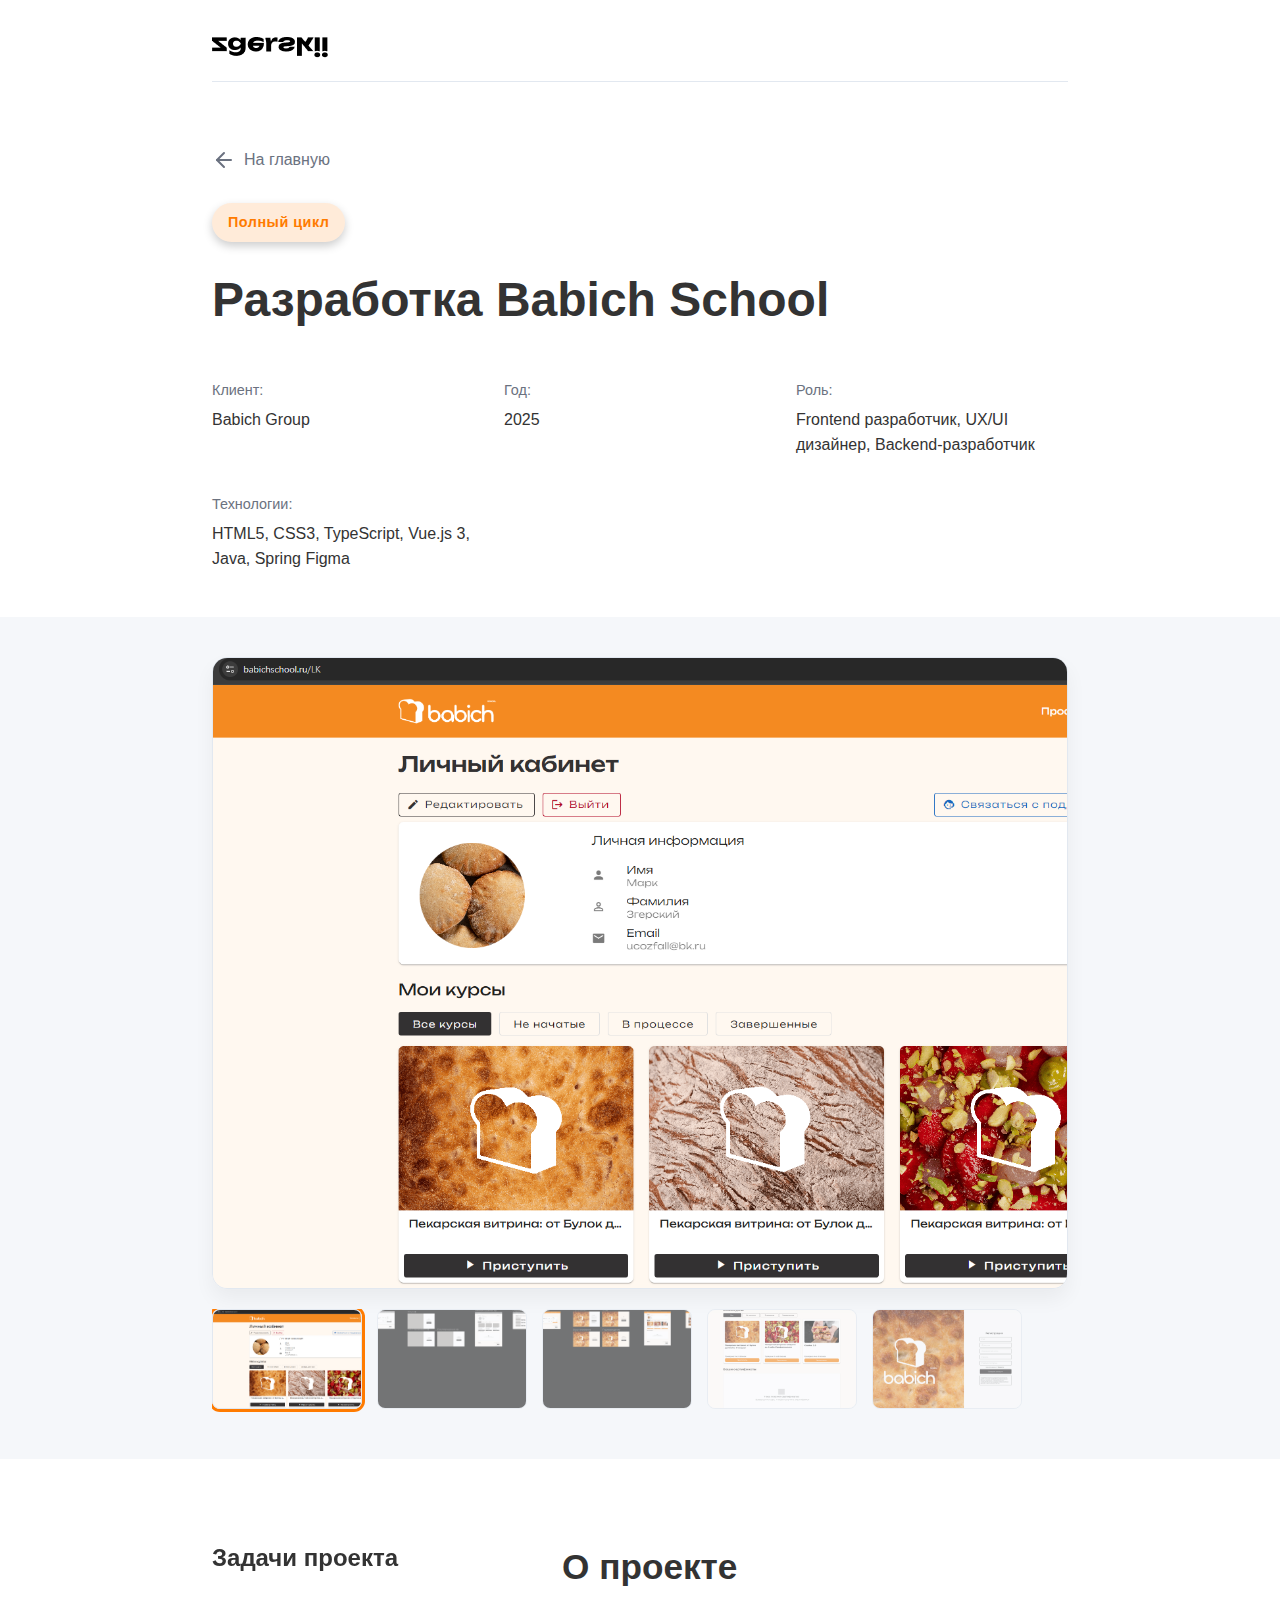
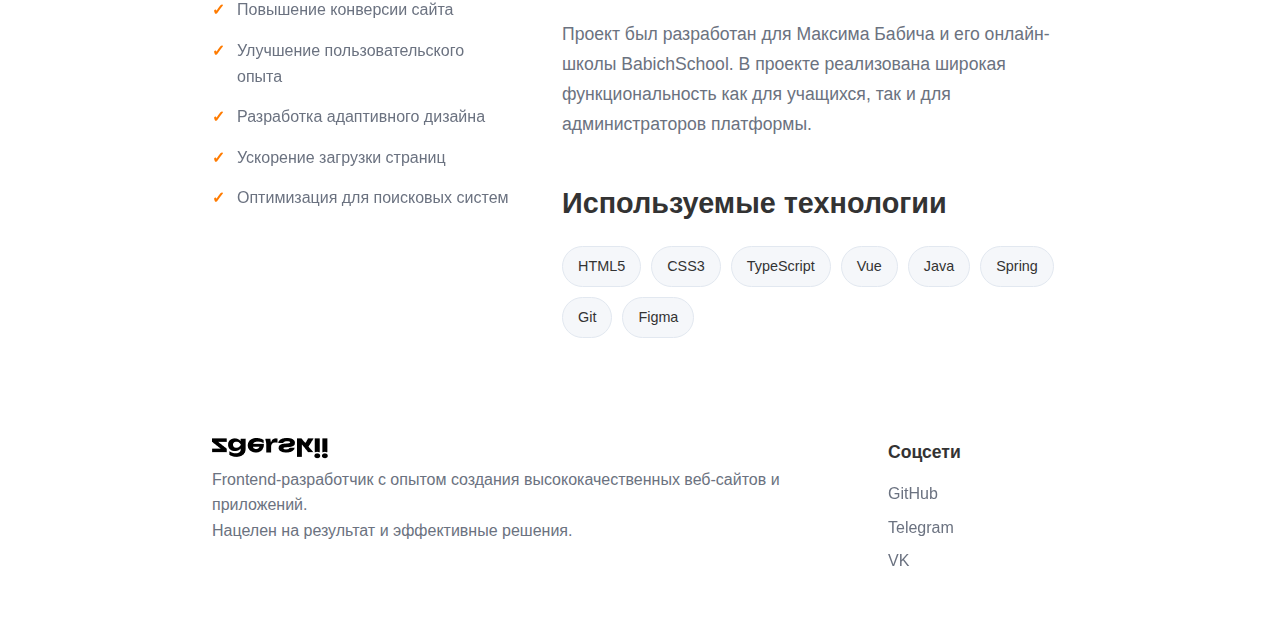
==== project1.html @ 27f50163 "312" ====
<!DOCTYPE html>
<html lang="ru">
<head>
    <meta charset="UTF-8">
    <meta name="viewport" content="width=device-width, initial-scale=1.0">
    <title>Babich School</title>
    <link rel="stylesheet" href="styles.css">
    <link rel="stylesheet" href="project-page.css">
</head>
<body>
    <header class="header1">
        <div class="container">
            <a href="index.html" class="logo">
                <img src="zgerskii (1).png" alt="Логотип" class="logo-img">
            </a>
            <div class="divider"></div>
        </div>
    </header>

    <section class="project-hero">
        <div class="container">
            <a href="index.html" class="back-link">
                <svg xmlns="http://www.w3.org/2000/svg" width="24" height="24" viewBox="0 0 24 24" fill="none" stroke="currentColor" stroke-width="2" stroke-linecap="round" stroke-linejoin="round">
                    <path d="M19 12H5"></path>
                    <path d="M12 19l-7-7 7-7"></path>
                </svg>
                На главную
            </a>

            <div class="project-header">
                <div class="project-category">Полный цикл</div>
                <h1 class="project-title1">Разработка Babich School</h1>
                <div class="project-metadata">
                    <div class="metadata-item">
                        <span class="metadata-label">Клиент:</span>
                        <span class="metadata-value">Babich Group</span>
                    </div>
                    <div class="metadata-item">
                        <span class="metadata-label">Год:</span>
                        <span class="metadata-value">2025</span>
                    </div>
                    <div class="metadata-item">
                        <span class="metadata-label">Роль:</span>
                        <span class="metadata-value">Frontend разработчик, UX/UI дизайнер, Backend-разработчик</span>
                    </div>
                    <div class="metadata-item">
                        <span class="metadata-label">Технологии:</span>
                        <span class="metadata-value">HTML5, CSS3, TypeScript, Vue.js 3, Java, Spring Figma</span>
                    </div>
                </div>
            </div>
        </div>
    </section>
    <section class="project-gallery1">
        <div class="container">
            <div class="gallery-main1">
                <img  src="BS1.png" alt="Главное изображение проекта" id="main-image" class="main-image1">
                <div class="gallery-controls1">
                    <button class="gallery-arrow1 prev" aria-label="Предыдущее изображение1">
                        <svg xmlns="http://www.w3.org/2000/svg" width="24" height="24" viewBox="0 0 24 24" fill="none" stroke="currentColor" stroke-width="2" stroke-linecap="round" stroke-linejoin="round">
                            <path d="M15 18l-6-6 6-6"></path>
                        </svg>
                    </button>
                    <button class="gallery-arrow1 next" aria-label="Следующее изображение1">
                        <svg xmlns="http://www.w3.org/2000/svg" width="24" height="24" viewBox="0 0 24 24" fill="none" stroke="currentColor" stroke-width="2" stroke-linecap="round" stroke-linejoin="round">
                            <path d="M9 18l6-6-6-6"></path>
                        </svg>
                    </button>
                </div>
            </div>

            <div class="gallery-thumbnails1">
                <div class="thumbnail1 active" data-image="Screen6.png">
                    <img src="Screen6.png" alt="Превью 1">
                </div>
                <div class="thumbnail1" data-image="BS3.png">
                    <img src="BS3.png" alt="Превью 2">
                </div>
                <div class="thumbnail1" data-image="BS4.png">
                    <img src="BS4.png" alt="Превью 3">
                </div>
                <div class="thumbnail1" data-image="BS5.png">
                    <img src="BS5.png" alt="Превью 4">
                </div>
                <div class="thumbnail1" data-image="BS6.png">
                    <img src="BS6.png" alt="Превью 5">
                </div>
            </div>
        </div>
    </section>
    <section class="project-description1">
        <div class="container">
            <div class="project-content-wrapper1">
                <div class="project-sidebar1">
                    <h3>Задачи проекта</h3>
                    <ul class="project-tasks1">
                        <li>Повышение конверсии сайта</li>
                        <li>Улучшение пользовательского опыта</li>
                        <li>Разработка адаптивного дизайна</li>
                        <li>Ускорение загрузки страниц</li>
                        <li>Оптимизация для поисковых систем</li>
                    </ul>
                </div>

                <div class="project-content1">
                    <h2>О проекте</h2>
                    <p>Проект был разработан для Максима Бабича и его онлайн-школы BabichSchool.
                        В проекте реализована широкая функциональность как для учащихся, так и
                        для администраторов платформы.
                    </p>

                    <h3>Используемые технологии</h3>
                    <div class="technologies-list1">
                        <span class="technology-tag1">HTML5</span>
                        <span class="technology-tag1">CSS3</span>
                        <span class="technology-tag1">TypeScript</span>
                        <span class="technology-tag1">Vue</span>
                        <span class="technology-tag1">Java</span>
                        <span class="technology-tag1">Spring</span>
                        <span class="technology-tag1">Git</span>
                        <span class="technology-tag1">Figma</span>
                    </div>
                </div>
            </div>
        </div>
    </section>
    <footer class="footer1">
        <div class="container">
            <div class="footer-content">
                <div class="footer-info">
                    <div class="container1">
                        <a href="#">
                            <img src="zgerskii (1).png" alt="Логотип" >
                        </a>
                    </div>
                    <p>Frontend-разработчик с опытом создания высококачественных веб-сайтов и приложений. <br> Нацелен на результат и эффективные решения.</p>
                </div>

                <div class="footer-links">
                    <div class="footer-links-column">
                        <h4 class="footer-links-title">Соцсети</h4>
                        <a href="https://github.com/ZgerskiiM" class="footer-link">GitHub</a>
                        <a href="https://t.me/zgerskiim" class="footer-link">Telegram</a>
                        <a href="https://vk.com/zgerskiimmm" class="footer-link">VK</a>
                    </div>
                </div>
            </div>
        </div>
    </footer>

    <script src="project-page.js"></script>
</body>
</html>
---- styles.css ----
:root {
    --primary-color: #ff7b00;
    --primary-hover: #ff9a3d;
    --secondary-color: #1e1e1e;
    --text-color: #e2e8f0;
    --text-muted: #a0aec0;
    --dark-bg: #121212;
    --card-bg: #1e1e1e;
    --border-color: #333333;
    --input-bg: #252525;
    --footer-bg: #0a0a0a;
}

.hero-content {
    display: flex;
    align-items: center;
    gap: 40px;
}

.hero-image {
    flex: 0 0 40%;
    overflow: hidden;
    border-radius: 15px;
    position: relative;
}



.hero-image img {
    width: 100%;
    height: auto;
    object-fit: cover;
    display: block;
    transition: transform 0.5s ease;
}

.hero-text {
    flex: 0 0 60%;
}

/* Адаптивность для мобильных устройств */
@media (max-width: 768px) {
    .hero-content {
        flex-direction: column;
    }

    .hero-image, .hero-text {
        flex: 0 0 100%;
    }
}


* {
    margin: 0;
    padding: 0;
    box-sizing: border-box;
    font-family: 'Segoe UI', Tahoma, Geneva, Verdana, sans-serif;
}

body {
    background-color: var(--dark-bg);
    color: var(--text-color);
    line-height: 1.6;
}

.container {
    max-width: 70%;
    margin: 0 auto;
    padding: 0 20px;

}

/* Header */
header {
    padding: 25px 0;
    background-color: black;

}

.logo {
    font-size: 1.8rem;
    font-weight: 700;
    color: var(--primary-color);
    text-decoration: none;
    letter-spacing: -0.5px;
}

.divider {
    height: 1px;
    background-color: var(--border-color);
    margin: 10px 0 40px;
}

/* Hero Section */
.hero {
    padding: 20vh 0;
    position: relative;
    overflow: hidden;
}

.hero::before {
    content: '';
    position: absolute;
    top: -10%;
    left: -10%;
    width: 120%;
    height: 120%;
    background-color: rgb(2, 2, 2);
    z-index: -1;
    animation: bgPulse 15s infinite alternate ease-in-out;
}

@keyframes bgPulse {
    0% {
        transform: scale(1) rotate(0deg);
    }
    100% {
        transform: scale(1.1) rotate(5deg);
    }
}

.hero-title {
    font-size: 2.5rem;
    font-weight: 700;
    line-height: 1.3;
    margin-bottom: 25px;
    max-width: 800px;
}

.hero-subtitle {
    font-size: 1.2rem;
    color: var(--text-muted);
    margin-bottom: 40px;
    max-width: 800px;
}

.btn {
    display: inline-block;
    padding: 15px 30px;
    background-color: var(--primary-color);
    color: white;
    text-decoration: none;
    border-radius: 5px;
    font-weight: 500;
    font-size: 1.1rem;
    transition: color 0.3s ease, background-color 0.3s ease, transform 0.3s ease;
    border: none;
    cursor: pointer;
    overflow: hidden;
    position: relative;
    z-index: 1;
}

.btn::before {
    content: '';
    position: absolute;
    top: 0;
    left: -100%;
    width: 100%;
    height: 100%;
    background: rgba(255, 255, 255, 0.1);
    transition: left 0.3s ease;
    z-index: -1;
}

.btn:hover::before {
    left: 0;
}

.btn:hover {
    transform: translateY(-3px);
    box-shadow: 0 7px 14px rgba(0, 0, 0, 0.3);
    background-color: var(--primary-hover);
}

.btn:active {
    transform: translateY(1px);
}

/* Services Section */
.services {
    padding: 80px 0;
    background-color: var(--secondary-color);
}

.section-header {
    text-align: center;
    margin-bottom: 60px;
}

.section-header h2 {
    font-size: 2.5rem;
    margin-bottom: 15px;
    position: relative;
    display: inline-block;
}

.section-header h2:after {
    content: '';
    position: absolute;
    width: 60px;
    height: 3px;
    background-color: var(--primary-color);
    bottom: -10px;
    left: 50%;
    transform: translateX(-50%);
    transition: width 0.6s ease;
    width: 0;
}

.section-header.appear h2::after {
    width: 60px;
}

.section-header p {
    color: var(--text-muted);
}

.services-grid {
    display: grid;
    grid-template-columns: repeat(auto-fit, minmax(250px, 1fr));
    gap: 30px;
}

.service-card {
    background-color: var(--card-bg);
    border-radius: 10px;
    padding: 30px;
    height: 32vh;
    text-align: center;
    border: 1px solid rgba(255, 255, 255, 0.05);
    transition: transform 0.4s ease, box-shadow 0.4s ease !important;
}

.service-card:hover {
    transform: translateY(-10px) !important;
    box-shadow: 0 15px 30px rgba(0, 0, 0, 0.3) !important;
}

.service-icon {
    font-size: 2.5rem;
    color: var(--primary-color);
    margin-bottom: 20px;
}



@keyframes pulse {
    0% {
        transform: scale(1.2);
    }
    100% {
        transform: scale(1.35);
    }
}

.service-title {
    font-size: 1.2rem;
    font-weight: 600;
    margin-bottom: 12px;
}

.service-desc {
    color: var(--text-muted);
    font-size: 0.95rem;
}

/* Projects Section */
.projects {
    padding: 100px 0;
    background-color: var(--dark-bg);
    position: relative;
    overflow: hidden;
}

/* Добавляем фоновый эффект для секции */
.projects::before {
    content: '';
    position: absolute;
    width: 100%;
    height: 100%;
    top: 0;
    left: 0;
    background:
        radial-gradient(circle at 20% 20%, rgba(255, 123, 0, 0.03) 0%, transparent 40%),
        radial-gradient(circle at 80% 80%, rgba(255, 123, 0, 0.03) 0%, transparent 40%);
    z-index: 0;
    animation: gradientShift 20s ease infinite alternate;
}

@keyframes gradientShift {
    0% { transform: scale(1) rotate(0deg); }
    100% { transform: scale(1.1) rotate(3deg); }
}

/* Новая сетка с разными размерами карточек */
.projects-grid {
    display: grid;
    grid-template-columns: repeat(12, 1fr);
    grid-auto-rows: minmax(280px, auto);
    gap: 25px;
    position: relative;
    z-index: 1;
}

/* Разные размеры карточек */
.project-card:nth-child(1) {
    grid-column: span 7;
    grid-row: span 2;
}

.project-card:nth-child(2) {
    grid-column: span 5;
    grid-row: span 1;
}

.project-card:nth-child(3) {
    grid-column: span 5;
    grid-row: span 1;
}

.project-card:nth-child(4) {
    grid-column: span 6;
    grid-row: span 1;
}

.project-card:nth-child(5) {
    grid-column: span 6;
    grid-row: span 1;
}

/* Обновленные стили карточек проектов */
.project-card {
    position: relative;
    border-radius: 12px;
    overflow: hidden;
    background-color: transparent;
    box-shadow: 0 10px 30px rgba(0, 0, 0, 0.2);
    transition: transform 0.6s cubic-bezier(0.23, 1, 0.32, 1),
                box-shadow 0.6s cubic-bezier(0.23, 1, 0.32, 1);
    perspective: 1000px;
}

.project-card:hover {
    transform: translateY(-15px) scale(1.02);
    box-shadow: 0 25px 50px rgba(0, 0, 0, 0.4);
    z-index: 2;
}

/* Обновленные стили для изображений проекта */
.project-image {
    height: 100%;
    min-height: 280px;
    overflow: hidden;
    position: relative;
}

.project-image1 {
    height: 100%;
    display: flex;
    justify-content: center;
    max-height: 250px;
    overflow: hidden;
    position: relative;
}

.project-image img {
    width: 100%;
    height: 100%;
    object-fit: cover;
    transition: transform 0.8s cubic-bezier(0.33, 1, 0.68, 1);
}

.project-card:hover .project-image img {
    transform: scale(1.1);
}

/* Добавляем наложение при наведении */
.project-image::after {
    content: '';
    position: absolute;
    top: 0;
    left: 0;
    right: 0;
    bottom: 0;
    background: linear-gradient(
        to top,
        rgba(0, 0, 0, 0.8) 0%,
        rgba(0, 0, 0, 0.4) 50%,
        rgba(0, 0, 0, 0.1) 100%
    );
    opacity: 0;
    transition: opacity 0.6s ease;
}

.project-card:hover .project-image::after {
    opacity: 1;
}

/* Обновленные стили для содержимого карточки */
.project-content {
    position: absolute;
    bottom: 0;
    left: 0;
    width: 100%;
    padding: 30px;
    transform: translateY(70%);
    transition: transform 0.6s cubic-bezier(0.23, 1, 0.32, 1);
    z-index: 3;
}

.project-card:hover .project-content {
    transform: translateY(0);
}

.project-title {
    font-size: 1.6rem;
    font-weight: 700;
    margin-bottom: 12px;
    color: white;
    text-shadow: 0 2px 4px rgba(0, 0, 0, 0.3);
    opacity: 0.9;
    transition: opacity 0.4s ease, transform 0.4s ease;
    transform: translateY(20px);
}

.project-card:hover .project-title {
    opacity: 1;
    transform: translateY(0);
}

.project-description {
    font-size: 1rem;
    color: rgba(255, 255, 255, 0.8);
    margin-bottom: 20px;
    max-height: 0;
    opacity: 0;
    overflow: hidden;
    transition: max-height 0.6s ease, opacity 0.6s ease, margin-bottom 0.6s ease;
}

.project-card:hover .project-description {
    max-height: 100px;
    opacity: 1;
    margin-bottom: 20px;
}

/* Обновленные стили для категорий проектов */
.project-meta {
    margin-bottom: 15px;
    transform: translateY(20px);
    opacity: 0;
    transition: transform 0.5s ease, opacity 0.5s ease;
    transition-delay: 0.1s;
}

.project-card:hover .project-meta {
    transform: translateY(0);
    opacity: 1;
}

.project-category {
    background-color: rgba(255, 123, 0, 0.9);
    padding: 7px 14px;
    border-radius: 20px;
    font-size: 0.8rem;
    font-weight: 600;
    color: white;
    display: inline-block;
    box-shadow: 0 4px 10px rgba(0, 0, 0, 0.2);
    letter-spacing: 0.5px;
}

/* Разные цвета для различных категорий */
.project-category.web-design {
    background-color: rgba(255, 123, 0, 0.9);
}

.project-category.mobile {
    background-color: rgba(86, 204, 242, 0.9);
}

.project-category.ecommerce {
    background-color: rgba(103, 58, 183, 0.9);
}

.project-category.branding {
    background-color: rgba(239, 83, 80, 0.9);
}

.project-category.ui-ux {
    background-color: rgba(38, 166, 154, 0.9);
}

/* Обновленные стили для кнопки проекта */
.project-link {
    display: inline-block;
    padding: 10px 20px;
    background-color: var(--primary-color);
    color: white;
    text-decoration: none;
    border-radius: 30px;
    font-weight: 500;
    transform: translateY(20px);
    opacity: 0;
    transition: background-color 0.3s ease, transform 0.5s ease, opacity 0.5s ease;
    transition-delay: 0.2s;
    box-shadow: 0 4px 15px rgba(0, 0, 0, 0.3);
}

.project-card:hover .project-link {
    transform: translateY(0);
    opacity: 1;
}

.project-link:hover {
    background-color: var(--primary-hover);
}

/* Адаптивность для мобильных устройств */
@media (max-width: 992px) {
    .projects-grid {
        grid-template-columns: repeat(6, 1fr);
    }

    .project-card:nth-child(n) {
        grid-column: span 6;
        grid-row: span 1;
    }
}

@media (max-width: 768px) {
    .projects-grid {
        display: flex;
        flex-direction: column;
        gap: 30px;
    }

    .project-image {
        height: 280px;
    }

    .project-content {
        transform: translateY(60%);
    }
}

/* Process Section */
.process {
    padding: 80px 0;
    background-color: var(--secondary-color);
}

/* Contact Form */
.contact {
    padding: 80px 0;
    background-color: var(--dark-bg);
}

.form-container {
    max-width: 600px;
    margin: 0 auto;
    background-color: var(--card-bg);
    padding: 40px;
    border-radius: 10px;
    box-shadow: 0 10px 20px rgba(0, 0, 0, 0.1);
    border: 1px solid rgba(255, 255, 255, 0.05);
}

.form-group {
    margin-bottom: 25px;
}

.form-label {
    display: block;
    margin-bottom: 8px;
    font-weight: 500;
}

.form-input {
    width: 100%;
    padding: 12px 15px;
    background-color: var(--input-bg);
    border: 1px solid var(--border-color);
    border-radius: 5px;
    font-size: 1rem;
    color: var(--text-color);
    transition: border-color 0.3s ease, box-shadow 0.3s ease, transform 0.2s ease;
}

.form-input:focus {
    transform: scale(1.01);
    border-color: var(--primary-color);
    box-shadow: 0 0 0 3px rgba(255, 123, 0, 0.2);
    outline: none;
}

textarea.form-input {
    min-height: 120px;
    resize: vertical;
}

/* Footer */
footer {
    background-color: var(--footer-bg);
    color: var(--text-color);
    padding: 40px 0;
}

.footer-content {
    display: flex;
    flex-wrap: wrap;
    justify-content: space-between;
}

.footer-logo {
    font-size: 1.5rem;
    font-weight: 700;
    color: var(--primary-color);
    margin-bottom: 15px;
    display: block;
}

.footer-info {
    flex: 1;
    min-width: 250px;
    margin-right: 30px;
    color: var(--text-muted);
}

.footer-links {
    display: flex;
    flex-wrap: wrap;
}

.footer-links-column {
    min-width: 150px;
    margin-right: 30px;
    margin-bottom: 20px;
}

.footer-links-title {
    font-size: 1.1rem;
    font-weight: 600;
    margin-bottom: 15px;
    color: var(--text-color);
}

.footer-link {
    display: block;
    color: var(--text-muted);
    text-decoration: none;
    margin-bottom: 8px;
    transition: color 0.3s ease, transform 0.3s ease;
    position: relative;
}

.footer-link::before {
    content: '→';
    position: absolute;
    left: -15px;
    opacity: 0;
    transition: opacity 0.3s ease, transform 0.3s ease;
}

.footer-link:hover {
    transform: translateX(5px);
    color: var(--primary-color);
}

.footer-link:hover::before {
    opacity: 1;
    transform: translateX(-5px);
}

.copyright {
    margin-top: 30px;
    padding-top: 20px;
    border-top: 1px solid rgba(255, 255, 255, 0.1);
    text-align: center;
    color: var(--text-muted);
    font-size: 0.9rem;
}

/* Анимация появления элементов */
.fade-in {
    opacity: 0;
    transform: translateY(30px);
    transition: opacity 0.8s ease, transform 0.8s ease;
}

.fade-in.appear {
    opacity: 1;
    transform: translateY(0);
}

/* Анимация логотипа */
.logo {
    position: relative;
    display: inline-block;
}

.logo::after {
    content: '';
    position: absolute;
    bottom: -3px;
    left: 0;
    width: 0;
    height: 2px;
    background-color: var(--primary-color);
    transition: width 0.4s ease;
}

.logo:hover::after {
    width: 100%;
}

/* Стили для секции "Как проходит разработка" */
.process {
    padding: 100px 0;
    background-color: var(--secondary-color);
    position: relative;
    overflow: hidden;
}

/* Фоновый эффект для секции */
.process::before {
    content: '';
    position: absolute;
    top: 0;
    left: 0;
    width: 100%;
    height: 100%;
    background:
        radial-gradient(circle at 10% 90%, rgba(255, 123, 0, 0.03) 0%, transparent 30%),
        radial-gradient(circle at 90% 10%, rgba(255, 123, 0, 0.03) 0%, transparent 30%);
    z-index: 0;
}

/* Контейнер слайдера */
.process-slider-container {
    position: relative;
    max-width: 100%;
    margin-top: 50px;
    z-index: 1;
}

/* Контролы слайдера */
.process-slider-controls {
    display: flex;
    justify-content: center;
    align-items: center;
    margin-bottom: 40px;
}

.process-slider-arrow {
    background: none;
    border: none;
    color: var(--text-muted);
    font-size: 1.5rem;
    cursor: pointer;
    padding: 10px;
    border-radius: 50%;
    transition: all 0.3s ease;
    display: flex;
    align-items: center;
    justify-content: center;
}

.process-slider-arrow:hover {
    color: var(--primary-color);
    background-color: rgba(255, 123, 0, 0.1);
}

.process-slider-indicators {
    display: flex;
    gap: 8px;
    margin: 0 20px;
}

.indicator {
    width: 10px;
    height: 10px;
    border-radius: 50%;
    background-color: var(--text-muted);
    cursor: pointer;
    transition: all 0.3s ease;
}

.indicator:hover {
    background-color: var(--primary-hover);
}

.indicator.active {
    background-color: var(--primary-color);
    transform: scale(1.2);
}

/* Слайдер */
.process-slider {
    display: flex;
    overflow-x: hidden;
    scroll-snap-type: x mandatory;
    -webkit-overflow-scrolling: touch;
    scroll-behavior: smooth;
    position: relative;
    cursor: grab;
}

.process-slider:active {
    cursor: grabbing;
}

/* Карточки процессов */
.process-card {
    min-width: 100%;
    scroll-snap-align: start;
    padding: 20px;
    user-select: none;
    transition: transform 0.3s ease;
}

.process-card-content {
    background-color: var(--card-bg);
    border-radius: 15px;
    overflow: hidden;
    box-shadow: 0 15px 30px rgba(0, 0, 0, 0.2);
    border: 1px solid rgba(255, 255, 255, 0.05);
    display: flex;
    flex-direction: column;
    height: 100%;
    position: relative;
    transition: transform 0.5s ease, box-shadow 0.5s ease;
}

.process-card-content:hover {
    transform: translateY(-10px);
    box-shadow: 0 20px 40px rgba(0, 0, 0, 0.3);
}

.process-card-header {
    padding: 25px 30px;
    border-bottom: 1px solid rgba(255, 255, 255, 0.05);
    display: flex;
    align-items: center;
    background-color: rgba(0, 0, 0, 0.2);
}

.process-step {
    background-color: var(--primary-color);
    color: white;
    padding: 6px 12px;
    border-radius: 30px;
    font-size: 0.9rem;
    font-weight: 600;
    margin-right: 15px;
    box-shadow: 0 4px 8px rgba(0, 0, 0, 0.2);
}

.process-title {
    font-size: 1.4rem;
    font-weight: 600;
    color: var(--text-color);
}

.process-card-body {
    padding: 0;
    display: flex;
    flex-direction: column;
    flex: 1;
}

.process-image {
    width: 100%;
    height: 300px;
    overflow: hidden;
}

.process-image img {
    width: 100%;
    height: 100%;
    object-fit: cover;
    transition: transform 0.7s ease;
}

.process-card-content:hover .process-image img {
    transform: scale(1.05);
}

.process-description {
    padding: 30px;
    color: var(--text-muted);
    font-size: 1rem;
    line-height: 1.6;
}

.process-description p {
    margin-bottom: 20px;
}

.process-features {
    list-style: none;
    padding: 0;
    margin: 0;
}

.process-features li {
    position: relative;
    padding-left: 25px;
    margin-bottom: 10px;
    color: var(--text-muted);
}

.process-features li::before {
    content: '✓';
    position: absolute;
    left: 0;
    color: var(--primary-color);
    font-weight: bold;
}

/* Подсказки */
.process-tips {
    text-align: center;
    margin-top: 30px;
    color: var(--text-muted);
    font-size: 0.9rem;
    animation: fadeInOut 5s ease infinite;
}

.tip-icon {
    color: var(--primary-color);
    font-size: 1.2rem;
    margin-right: 5px;
}

@keyframes fadeInOut {
    0%, 100% { opacity: 0.5; }
    50% { opacity: 1; }
}

/* Адаптивность */
@media (min-width: 992px) {
    .process-card-body {
        flex-direction: row;
    }

    .process-image {
        width: 50%;
        height: auto;
    }

    .process-description {
        width: 50%;
    }
}

@media (max-width: 768px) {
    .process-card-header {
        padding: 20px;
        flex-direction: column;
        align-items: flex-start;
    }

    .process-step {
        margin-bottom: 10px;
        margin-right: 0;
    }

    .process-title {
        font-size: 1.2rem;
    }

    .process-image {
        height: 200px;
    }

    .process-description {
        padding: 20px;
    }
}


@media (max-width: 768px) {
    .hero-title {
        font-size: 2rem;
    }

    .projects-grid, .services-grid {
        grid-template-columns: 1fr;
    }

    .section-header h2 {
        font-size: 2rem;
    }

    .footer-info {
        margin-bottom: 30px;
        margin-right: 0;
        flex: 0 0 100%;
    }
}
---- project-page.css ----
/* Переменные для светлой темы */
:root {
    --primary-color: #ff7b00; /* Оранжевый акцентный цвет */
    --primary-hover: #e67100; /* Темнее для эффекта наведения */
    --secondary-color: #f5f7fa; /* Светло-серый для второстепенных блоков */
    --text-color: #333333; /* Тёмный цвет для основного текста */
    --text-muted: #6b7280; /* Серый для второстепенного текста */
    --dark-bg: #ffffff; /* Белый фон вместо тёмного */
    --card-bg: #f9fafb; /* Очень светло-серый для карточек */
    --border-color: #e2e8f0; /* Светло-серый для границ */
    --input-bg: #f5f7fa; /* Светло-серый для инпутов */
    --footer-bg: #1f2937; /* Остается темным для футера */
}


.project-hero {
    padding: 0 0 0 0;
    background-color: var(--dark-bg);
}

.back-link {
    display: inline-flex;
    align-items: center;
    gap: 8px;
    color: var(--text-muted);
    text-decoration: none;
    margin-bottom: 30px;
    transition: color 0.3s ease;
}

.back-link:hover {
    color: var(--primary-color);
}

.project-header {
    margin-bottom: 30px;
}

.project-category {
    display: inline-block;
    background-color: rgba(255, 123, 0, 0.15);
    padding: 8px 16px;
    border-radius: 20px;
    font-size: 0.9rem;
    font-weight: 600;
    color: var(--primary-color);
    margin-bottom: 20px;
}

.project-title1 {
    font-size: 3rem;
    font-weight: 700;
    margin-bottom: 30px;
    color: var(--text-color);
}

.project-metadata {
    display: grid;
    grid-template-columns: repeat(auto-fit, minmax(200px, 1fr));
    gap: 20px;
    margin-top: 40px;
}

.metadata-item {
    margin-bottom: 15px;
}

.metadata-label {
    display: block;
    color: var(--text-muted);
    font-size: 0.9rem;
    margin-bottom: 5px;
}

.metadata-value {
    color: var(--text-color);
    font-weight: 500;
}

.project-gallery1 {
    padding: 40px 0;
    background-color: var(--secondary-color);
}

.gallery-main1 {
    position: relative;
    display: flex;
    justify-content: center;
    align-content: center;
    margin-bottom: 20px;
    border-radius: 15px;
    overflow: hidden;
    box-shadow: 0 10px 20px rgba(0, 0, 0, 0.05);
    border: 1px solid var(--border-color);
}

.main-image1 {

    width: auto;
    max-height: 70vh;
    display: block;
    transition: opacity 0.3s ease;
}

.gallery-controls1 {
    position: absolute;
    top: 0;
    left: 0;
    width: 100%;
    height: 100%;
    display: flex;
    justify-content: space-between;
    align-items: center;
    padding: 0 20px;
}

.gallery-arrow1 {
    width: 50px;
    height: 50px;
    background-color: rgba(0, 0, 0, 0.2);
    border: none;
    border-radius: 50%;
    display: flex;
    align-items: center;
    justify-content: center;
    color: white;
    cursor: pointer;
    transition: all 0.3s ease;
    opacity: 0;
}

.gallery-main1:hover .gallery-arrow1 {
    opacity: 1;
}

.gallery-arrow1:hover {
    background-color: var(--primary-color);
    transform: scale(1.1);
}

.gallery-thumbnails1 {
    display: flex;
    gap: 15px;
    overflow-x: auto;
    padding-bottom: 10px;
}

.gallery-thumbnails1::-webkit-scrollbar {
    height: 8px;
}

.gallery-thumbnails1::-webkit-scrollbar-track {
    background: rgba(0, 0, 0, 0.05);
    border-radius: 4px;
}

.gallery-thumbnails1::-webkit-scrollbar-thumb {
    background-color: var(--primary-color);
    border-radius: 4px;
}

.thumbnail1 {
    flex: 0 0 150px;
    height: 100px;
    border-radius: 8px;
    overflow: hidden;
    opacity: 0.6;
    cursor: pointer;
    transition: all 0.3s ease;
    position: relative;
    border: 1px solid var(--border-color);
}

.thumbnail1:hover {
    opacity: 0.9;
}

.thumbnail1.active {
    opacity: 1;
    box-shadow: 0 0 0 3px var(--primary-color);
}

.thumbnail1 img {
    width: 100%;
    height: 100%;
    object-fit: cover;
}

/* Описание проекта */
.project-description1 {
    padding: 80px 0 0 0;
    background-color: var(--dark-bg);
}

.project-content-wrapper1 {
    display: grid;
    grid-template-columns: 300px 1fr;
    gap: 50px;
    margin-bottom: 60px;
}

.project-sidebar1 {
    position: sticky;
    top: 30px;
    align-self: start;
}

.project-sidebar1 h3 {
    font-size: 1.5rem;
    margin-bottom: 20px;
    color: var(--text-color);
}

.project-tasks1 {
    list-style: none;
    padding: 0;
    margin-bottom: 40px;
}

.project-tasks1 li {
    position: relative;
    padding-left: 25px;
    margin-bottom: 15px;
    color: var(--text-muted);
}

.project-tasks1 li::before {
    content: '✓';
    position: absolute;
    left: 0;
    color: var(--primary-color);
    font-weight: bold;
}

.project-link-wrapper1 {
    margin-top: 30px;
}

.project-external-link1 {
    display: inline-block;
    padding: 12px 25px;
    background-color: var(--primary-color);
    color: white;
    text-decoration: none;
    border-radius: 5px;
    font-weight: 500;
    transition: all 0.3s ease;
    text-align: center;
}

.project-external-link1:hover {
    background-color: var(--primary-hover);
    transform: translateY(-3px);
    box-shadow: 0 7px 14px rgba(0, 0, 0, 0.1);
}

.project-content1 h2 {
    font-size: 2.2rem;
    margin-bottom: 25px;
    color: var(--text-color);
}

.project-content1 h3 {
    font-size: 1.8rem;
    margin: 40px 0 20px;
    color: var(--text-color);
}

.project-content1 h4 {
    font-size: 1.4rem;
    margin: 30px 0 15px;
    color: var(--text-color);
}

.project-content1 p {
    font-size: 1.1rem;
    line-height: 1.7;
    color: var(--text-muted);
    margin-bottom: 20px;
}

.project-content1 ul {
    padding-left: 20px;
    margin-bottom: 30px;
}

.project-content1 ul li {
    margin-bottom: 10px;
    color: var(--text-muted);
}

.technologies-list1 {
    display: flex;
    flex-wrap: wrap;
    gap: 10px;
    margin-top: 20px;
}

.technology-tag1 {
    background-color: var(--secondary-color);
    color: var(--text-color);
    padding: 8px 15px;
    border-radius: 30px;
    font-size: 0.9rem;
    font-weight: 500;
    display: inline-block;
    border: 1px solid var(--border-color);
}

/* Навигация между проектами */
.project-navigation1 {
    display: flex;
    justify-content: space-between;
    padding-top: 50px;
    border-top: 1px solid var(--border-color);
}

.prev-project1, .next-project1 {
    max-width: 45%;
    text-decoration: none;
    transition: transform 0.3s ease;
}

.prev-project1:hover, .next-project1:hover {
    transform: translateY(-5px);
}

.next-project1 {
    text-align: right;
}

.nav-label {
    display: block;
    color: var(--text-muted);
    font-size: 0.9rem;
    margin-bottom: 5px;
}

.nav-title {
    color: var(--primary-color);
    font-size: 1.2rem;
    font-weight: 600;
}

/* Адаптивность */
@media (max-width: 992px) {
    .project-content-wrapper1 {
        grid-template-columns: 1fr;
    }

    .project-sidebar1 {
        position: static;
        margin-bottom: 40px;
    }

    .project-title1 {
        font-size: 2.5rem;
    }
}

.header1 {
    background-color: white;
}

.footer1 {
    background-color: white;
}

@media (max-width: 768px) {
    .project-title1 {
        font-size: 2rem;
    }

    .project-navigation1 {
        flex-direction: column;
        gap: 20px;
    }

    .prev-project1, .next-project1 {
        max-width: 100%;
    }

    .next-project1 {
        text-align: left;
    }

    .metadata-item1 {
        margin-bottom: 10px;
    }
}
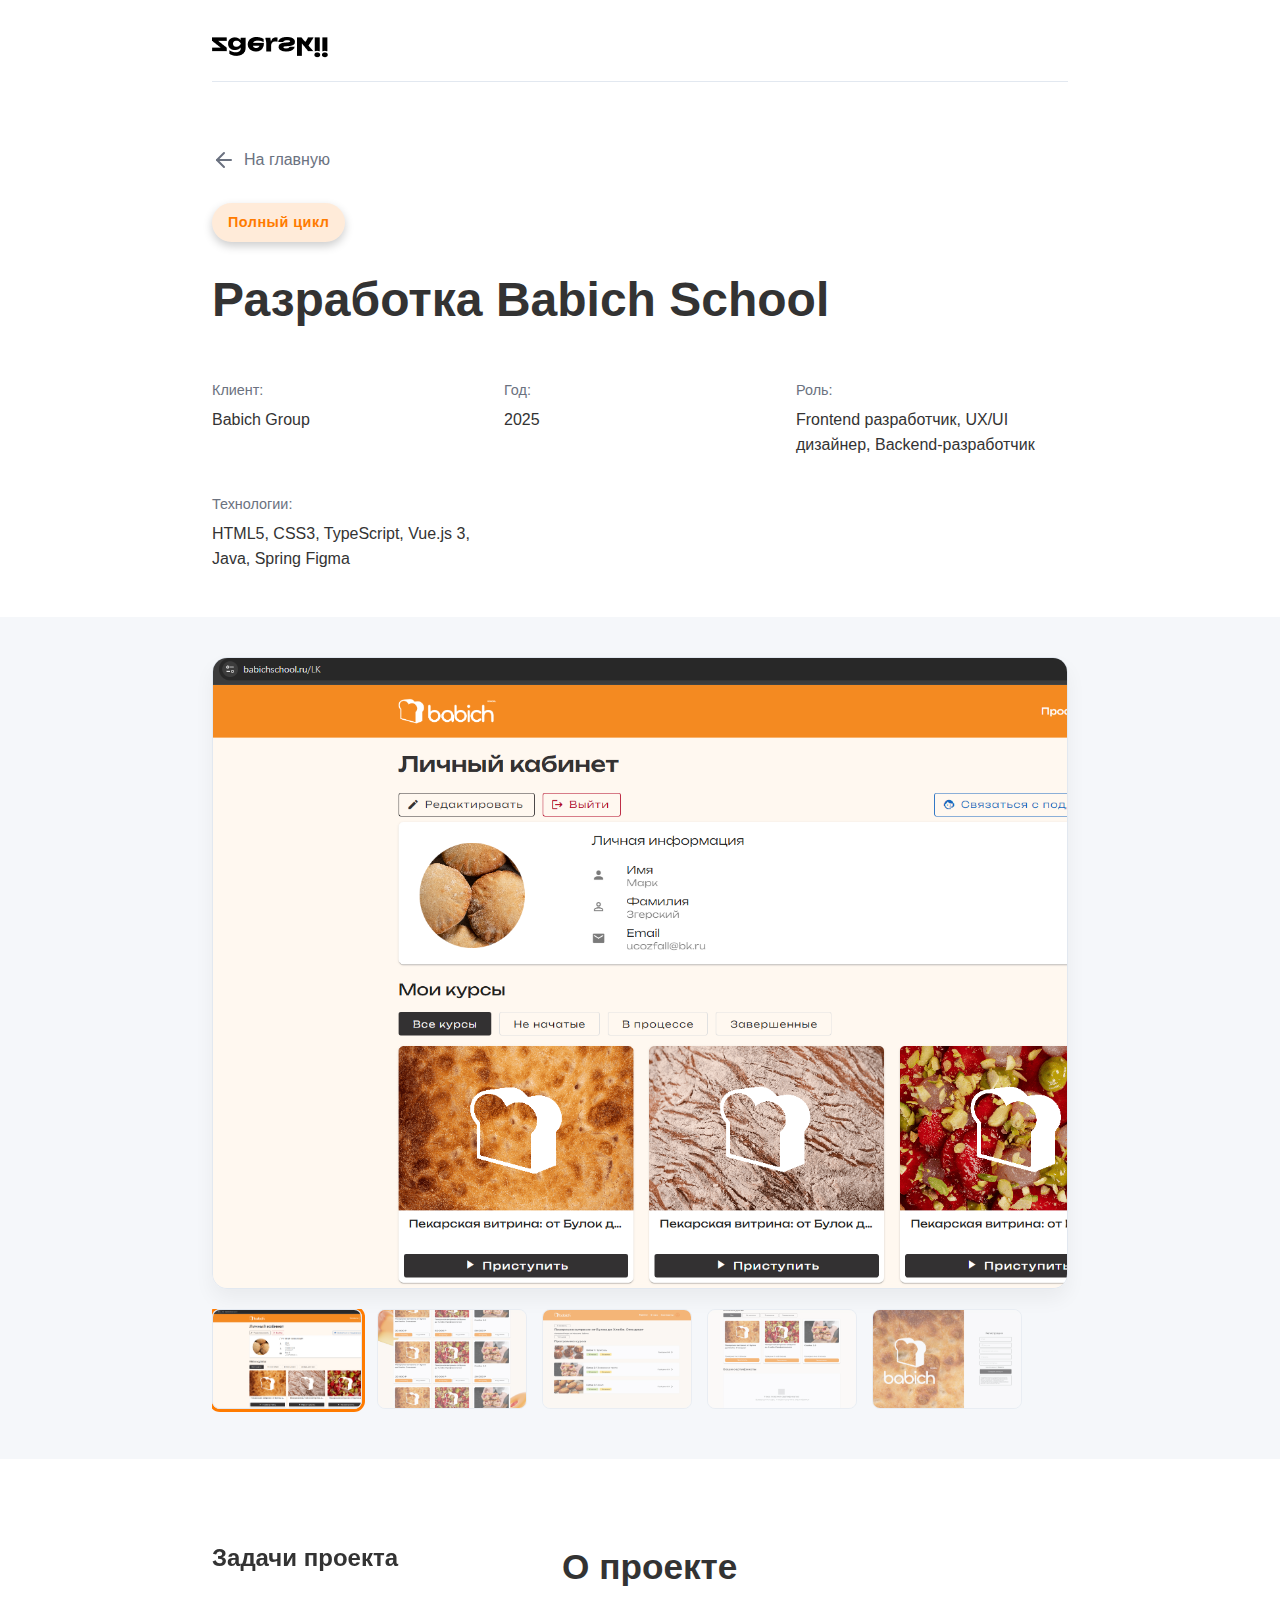
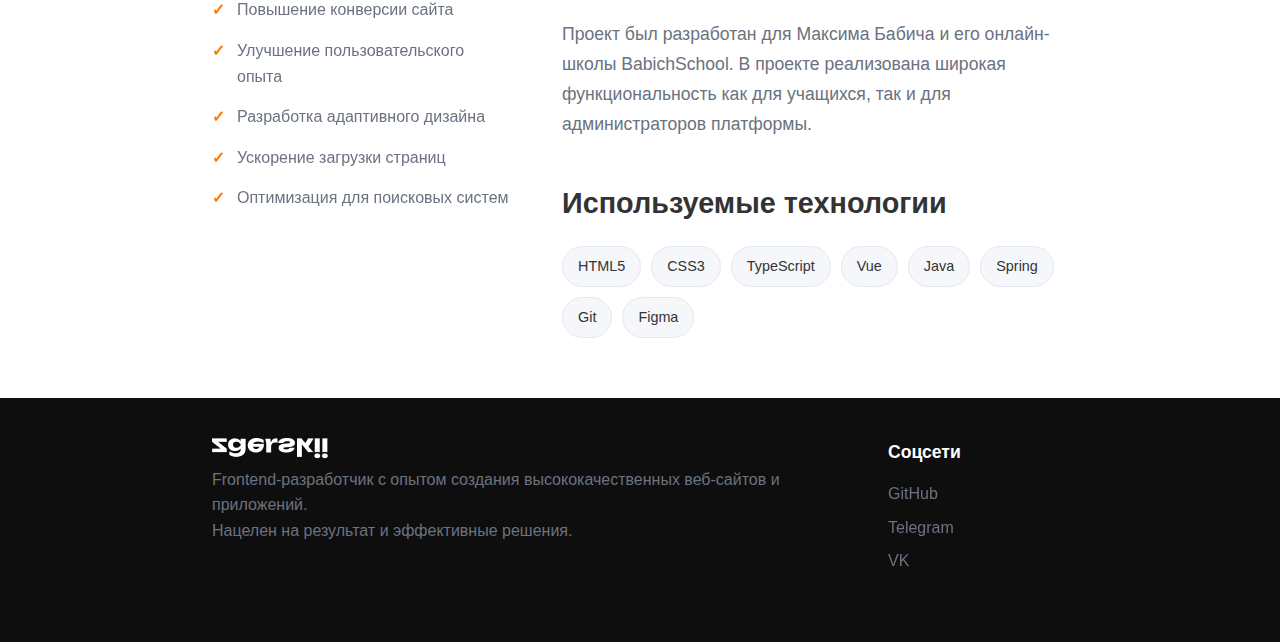
==== commit e6a9e7ef: "--" ====
--- a/project1.html
+++ b/project1.html
@@ -130,7 +130,7 @@
                 <div class="footer-info">
                     <div class="container1">
                         <a href="#">
-                            <img src="zgerskii (1).png" alt="Логотип" >
+                            <img src="zgerskii.png" alt="Логотип" >
                         </a>
                     </div>
                     <p>Frontend-разработчик с опытом создания высококачественных веб-сайтов и приложений. <br> Нацелен на результат и эффективные решения.</p>
--- a/styles.css
+++ b/styles.css
@@ -643,7 +643,8 @@
     font-size: 1.1rem;
     font-weight: 600;
     margin-bottom: 15px;
-    color: var(--text-color);
+    color: white;
+
 }
 
 .footer-link {
--- a/project-page.css
+++ b/project-page.css
@@ -363,7 +363,7 @@
 }
 
 .footer1 {
-    background-color: white;
+    background-color: rgb(14, 14, 14);
 }
 
 @media (max-width: 768px) {
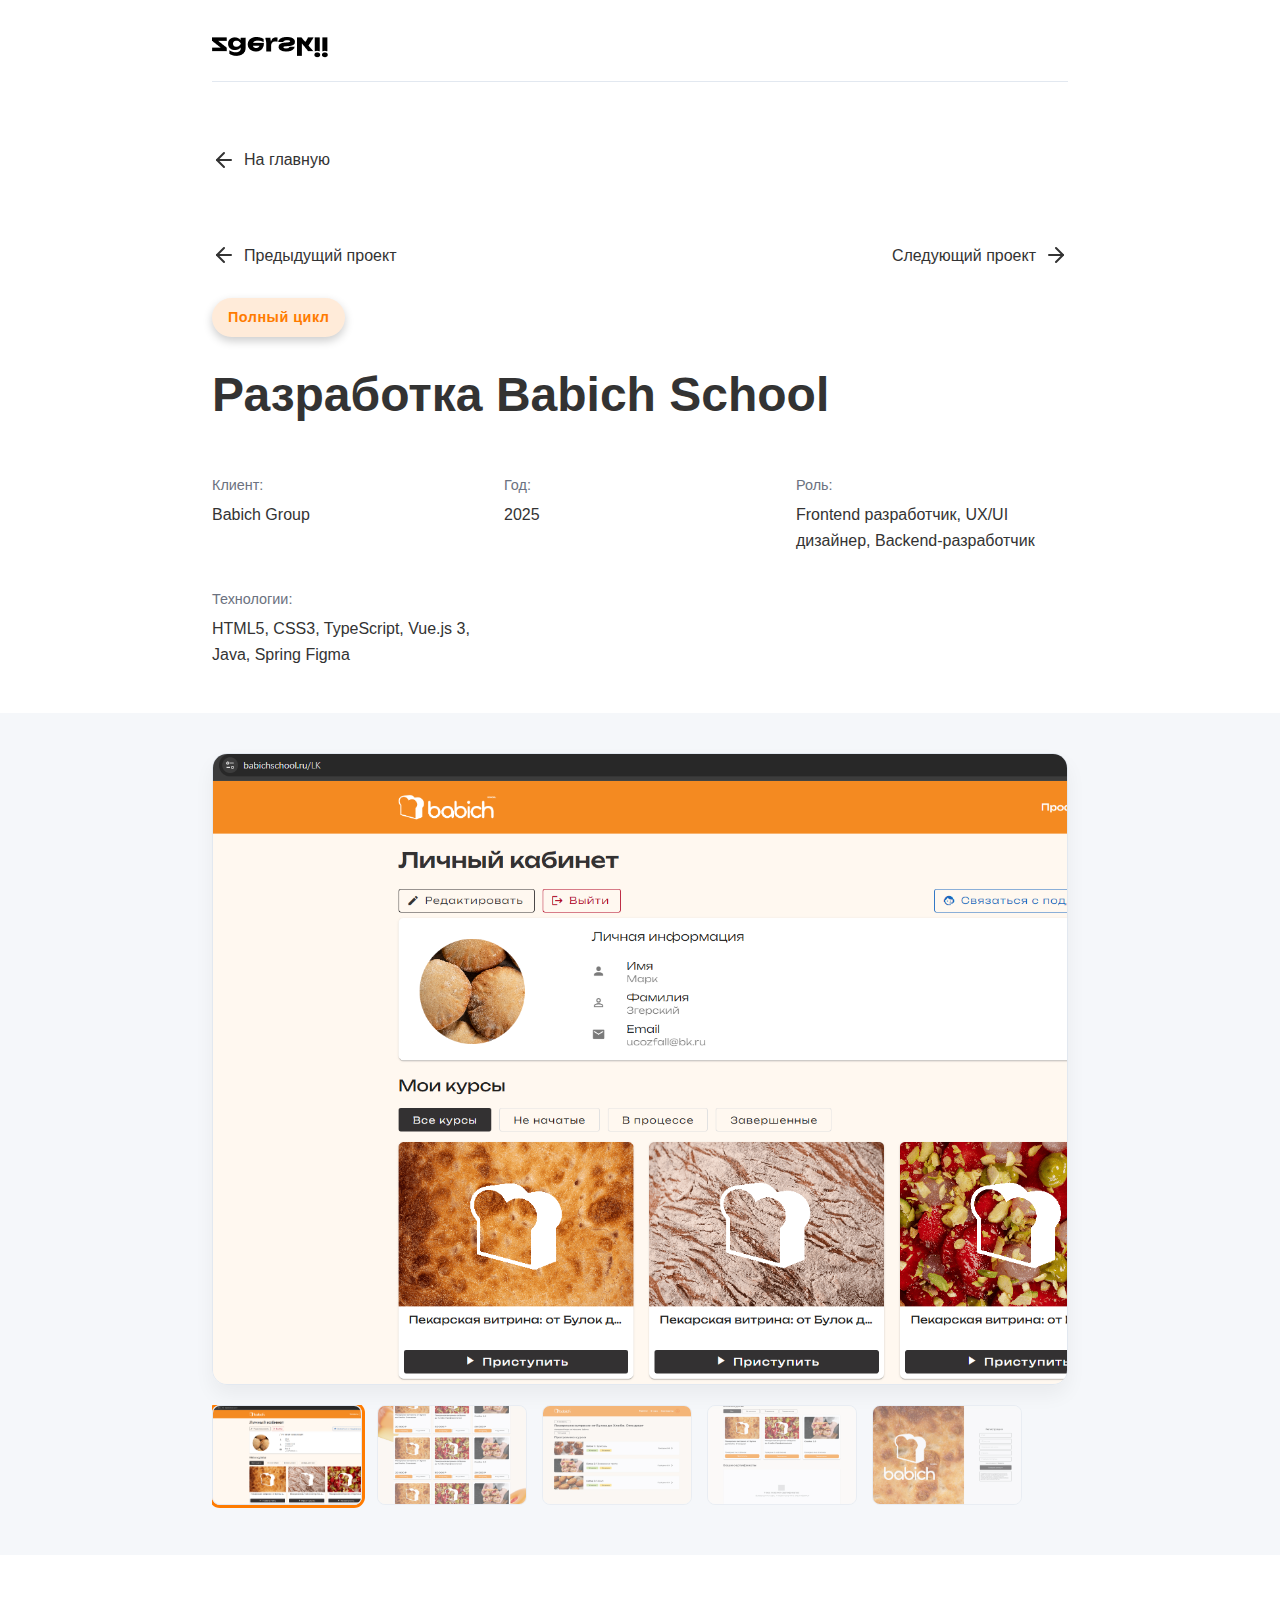
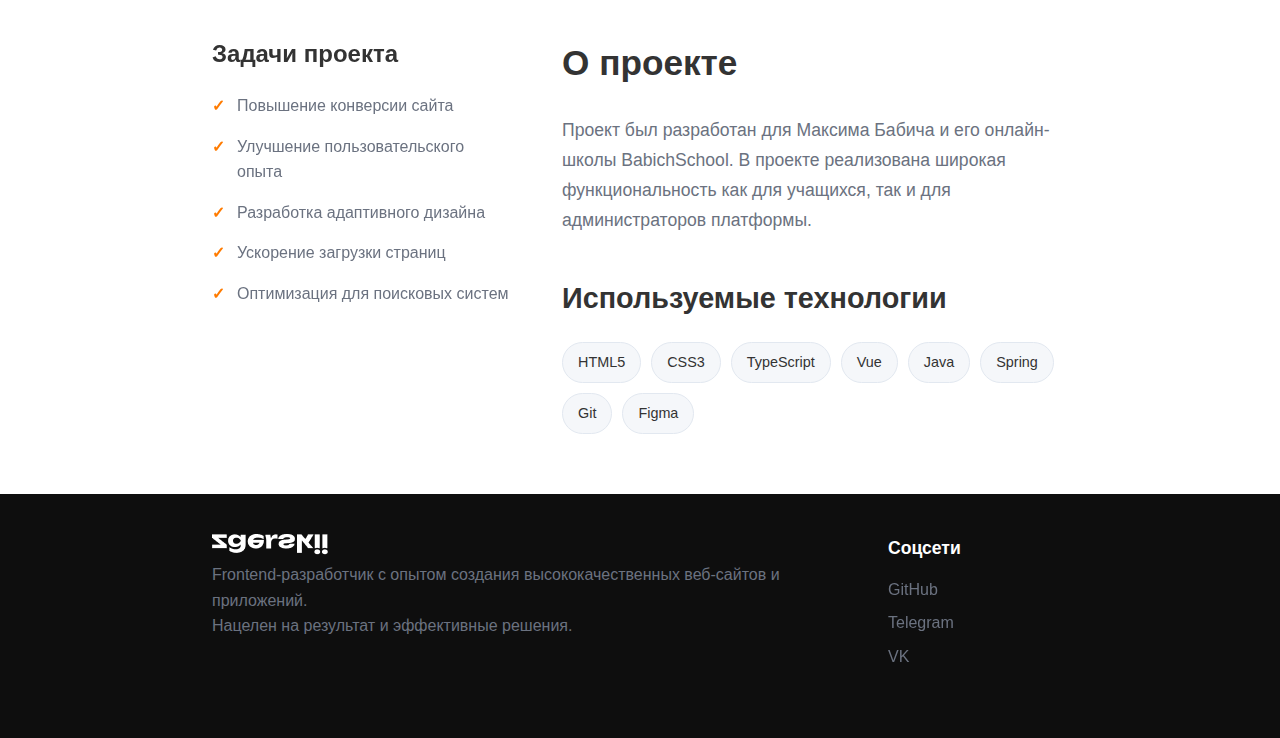
==== commit 87c2cf9e: "навигация" ====
--- a/project1.html
+++ b/project1.html
@@ -26,6 +26,28 @@
                 </svg>
                 На главную
             </a>
+
+            <div class="project-nav">
+                <a href="project5.html" class="back-link">
+                    <svg xmlns="http://www.w3.org/2000/svg" width="24" height="24"
+                         viewBox="0 0 24 24" fill="none" stroke="currentColor"
+                         stroke-width="2" stroke-linecap="round" stroke-linejoin="round">
+                        <path d="M19 12H5"></path>
+                        <path d="M12 19l-7-7 7-7"></path>
+                    </svg>
+                    Предыдущий проект
+                </a>
+
+                <a href="project2.html" class="back-link next-link">
+                    Следующий проект
+                    <svg xmlns="http://www.w3.org/2000/svg" width="24" height="24"
+                         viewBox="0 0 24 24" fill="none" stroke="currentColor"
+                         stroke-width="2" stroke-linecap="round" stroke-linejoin="round">
+                        <path d="M5 12h14"></path>
+                        <path d="M12 5l7 7-7 7"></path>
+                    </svg>
+                </a>
+            </div>
 
             <div class="project-header">
                 <div class="project-category">Полный цикл</div>
--- a/project-page.css
+++ b/project-page.css
@@ -366,6 +366,33 @@
     background-color: rgb(14, 14, 14);
 }
 
+.project-nav {
+    display: flex;
+    justify-content: space-between;
+    align-items: center;
+    margin-top: 40px;
+    gap: 10px;
+    flex-wrap: wrap;
+}
+
+.back-link {
+    display: inline-flex;
+    align-items: center;
+    text-decoration: none;
+    color: inherit;
+    font-weight: 500;
+    gap: 8px;
+    transition: color 0.3s ease;
+}
+
+.back-link:hover {
+    color: #007BFF;
+}
+
+.next-link svg {
+    order: 2; /* чтобы иконка была справа */
+}
+
 @media (max-width: 768px) {
     .project-title1 {
         font-size: 2rem;
